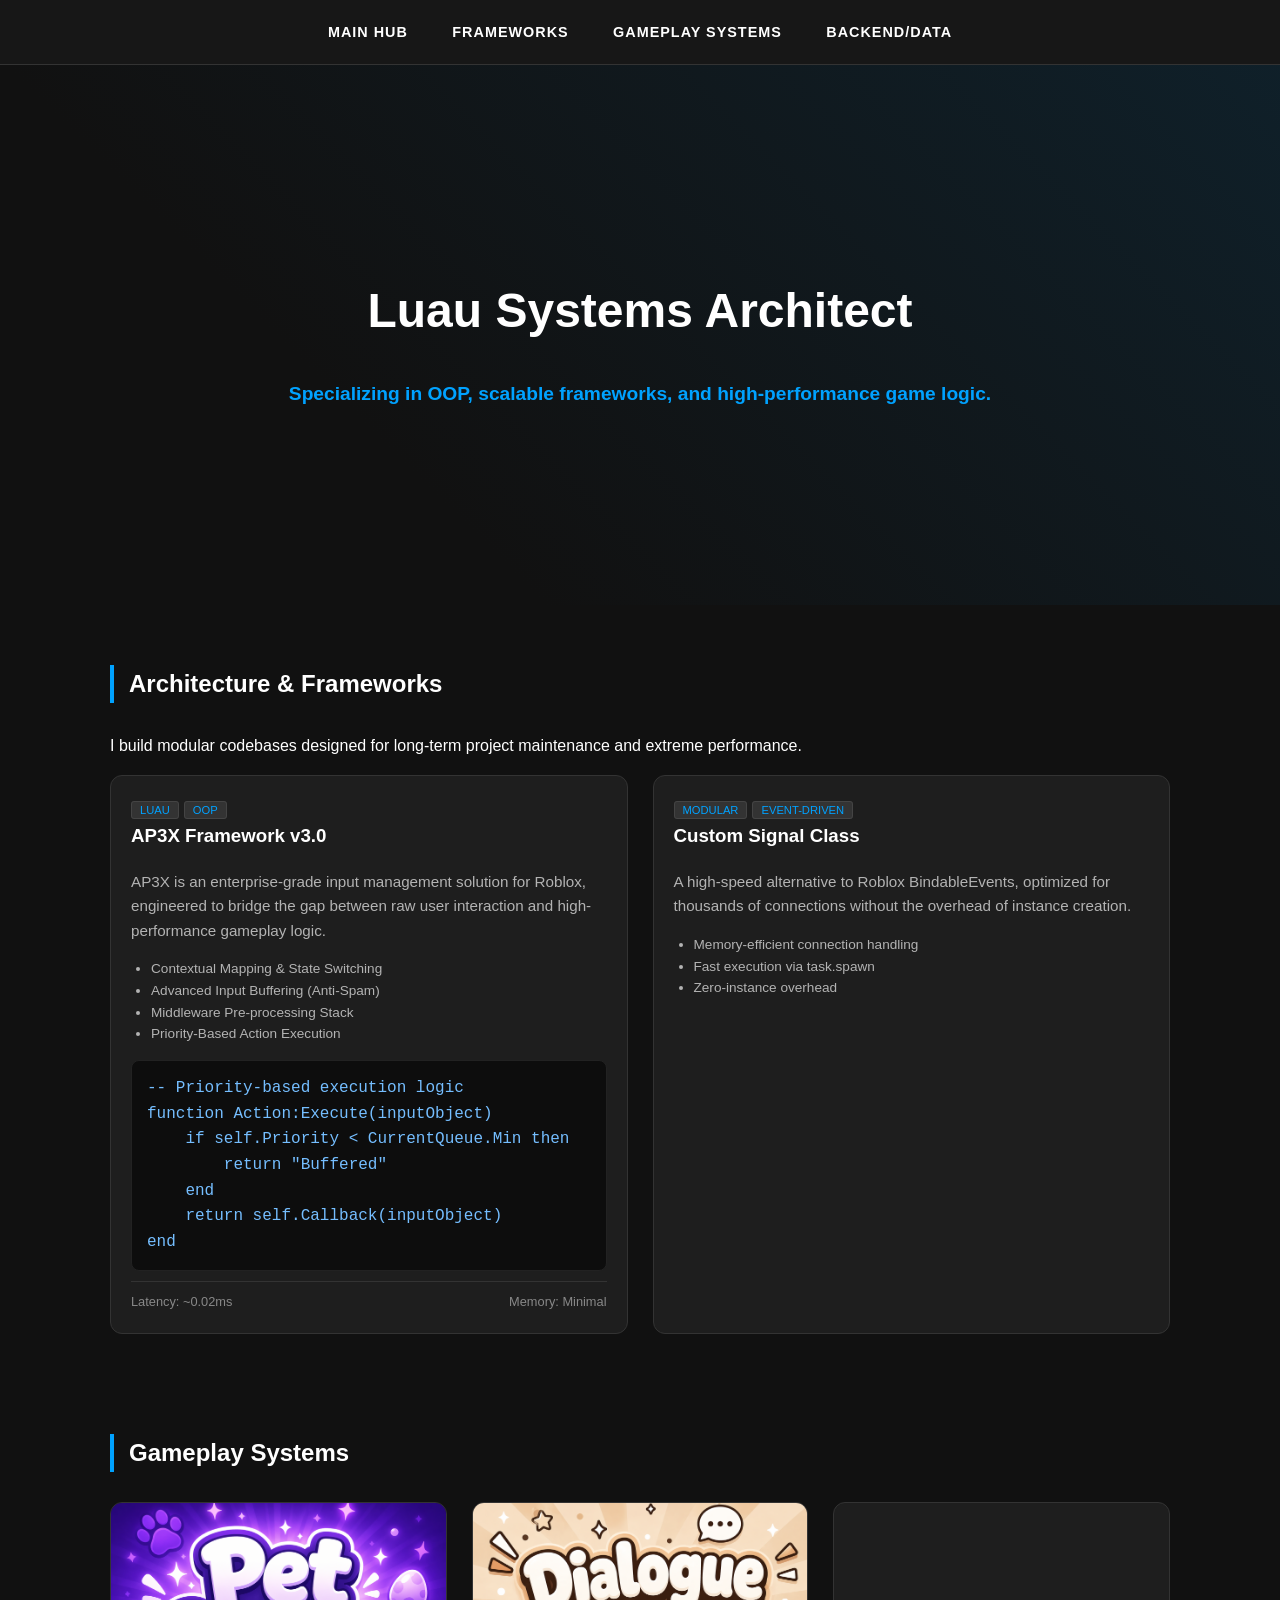
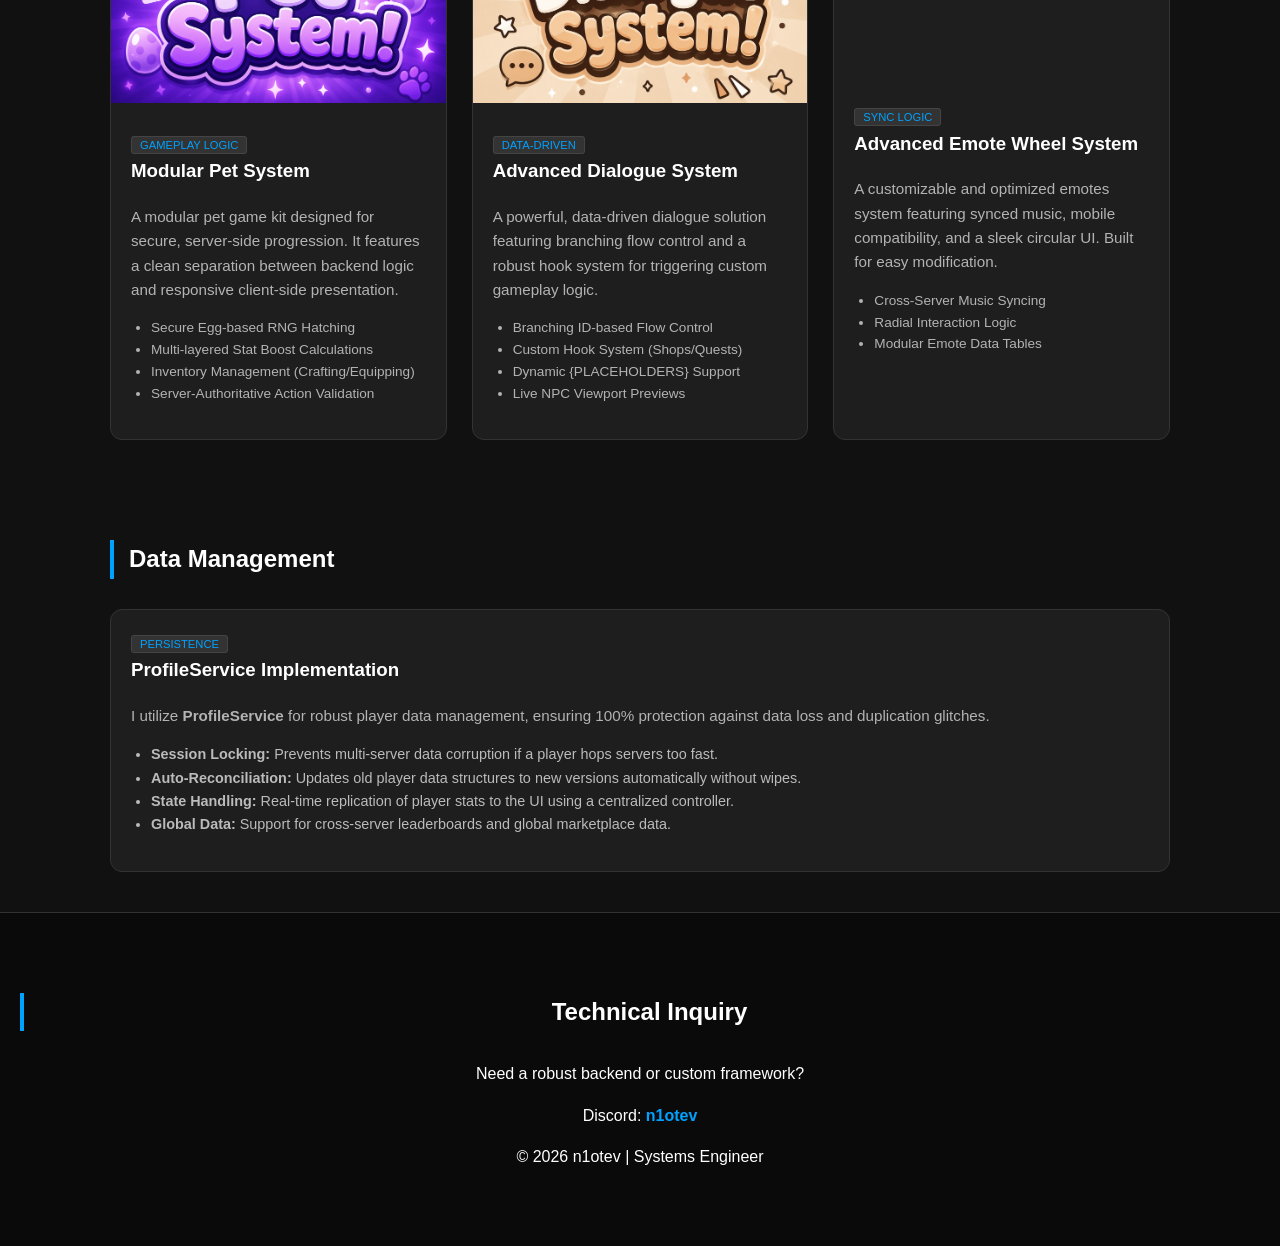
==== ScriptingPage.html @ c3e7b132 "Revise ScriptingPage.html for systems focus Updated the ScriptingPage.html to reflect a new title an" ====
<!DOCTYPE html>
<html lang="en">
<head>
    <meta charset="UTF-8">
    <meta name="viewport" content="width=device-width, initial-scale=1.0">
    <title>n1otev | Scripting & Systems Portfolio</title>
    <link rel="stylesheet" href="style.css">
    <style>
        /* Systems-focused styling */
        .code-header {
            background: #1a1a1a;
            border-left: 4px solid #00a2ff;
            padding: 15px;
            margin: 20px 0;
            font-family: 'Courier New', monospace;
            font-size: 0.9rem;
            color: #dcdcdc;
        }

        .system-tag {
            background: #333;
            color: #00a2ff;
            font-size: 0.7rem;
            padding: 2px 8px;
            border-radius: 3px;
            margin-right: 5px;
            border: 1px solid #444;
            text-transform: uppercase;
        }

        pre {
            background: #0d0d0d;
            padding: 15px;
            border-radius: 8px;
            overflow-x: auto;
            border: 1px solid #222;
            margin: 10px 0;
        }

        code {
            color: #75beff;
            font-family: 'Consolas', monospace;
        }

        .perf-metric {
            display: flex;
            justify-content: space-between;
            font-size: 0.8rem;
            color: #888;
            border-top: 1px solid #333;
            padding-top: 10px;
            margin-top: 10px;
        }

        .card-content ul {
            font-size: 0.85rem; 
            color: #b3b3b3; 
            padding-left: 20px; 
            margin: 15px 0;
        }
    </style>
</head>
<body>

    <nav>
        <a href="index.html">Main Hub</a>
        <a href="#frameworks">Frameworks</a>
        <a href="#gameplay">Gameplay Systems</a>
        <a href="#backend">Backend/Data</a>
    </nav>

    <header>
        <h1>Luau Systems Architect</h1>
        <p>Specializing in OOP, scalable frameworks, and high-performance game logic.</p>
    </header>

    <div class="container" id="frameworks">
        <h2>Architecture & Frameworks</h2>
        <p>I build modular codebases designed for long-term project maintenance and extreme performance.</p>
        
        <div class="grid">
            <div class="card">
                <div class="card-content">
                    <span class="system-tag">Luau</span><span class="system-tag">OOP</span>
                    <h3>AP3X Framework v3.0</h3>
                    <p>AP3X is an enterprise-grade input management solution for Roblox, engineered to bridge the gap between raw user interaction and high-performance gameplay logic.</p>
                    
                    <ul>
                        <li>Contextual Mapping & State Switching</li>
                        <li>Advanced Input Buffering (Anti-Spam)</li>
                        <li>Middleware Pre-processing Stack</li>
                        <li>Priority-Based Action Execution</li>
                    </ul>

                    <pre><code>-- Priority-based execution logic
function Action:Execute(inputObject)
    if self.Priority < CurrentQueue.Min then 
        return "Buffered" 
    end
    return self.Callback(inputObject)
end</code></pre>

                    <div class="perf-metric">
                        <span>Latency: ~0.02ms</span>
                        <span>Memory: Minimal</span>
                    </div>
                </div>
            </div>

            <div class="card">
                <div class="card-content">
                    <span class="system-tag">Modular</span><span class="system-tag">Event-Driven</span>
                    <h3>Custom Signal Class</h3>
                    <p>A high-speed alternative to Roblox BindableEvents, optimized for thousands of connections without the overhead of instance creation.</p>
                    <ul>
                        <li>Memory-efficient connection handling</li>
                        <li>Fast execution via task.spawn</li>
                        <li>Zero-instance overhead</li>
                    </ul>
                </div>
            </div>
        </div>
    </div>

    <div class="container" id="gameplay">
        <h2>Gameplay Systems</h2>
        <div class="grid">
            <div class="card">
                <img src="Videos/PetSystemMain.png" alt="Pet System Preview">
                <div class="card-content">
                    <span class="system-tag">Gameplay Logic</span>
                    <h3>Modular Pet System</h3>
                    <p>A modular pet game kit designed for secure, server-side progression. It features a clean separation between backend logic and responsive client-side presentation.</p>
                    
                    <ul>
                        <li>Secure Egg-based RNG Hatching</li>
                        <li>Multi-layered Stat Boost Calculations</li>
                        <li>Inventory Management (Crafting/Equipping)</li>
                        <li>Server-Authoritative Action Validation</li>
                    </ul>
                </div>
            </div>

            <div class="card">
                <img src="Videos/DialogueSystem.png" alt="System Logic">
                <div class="card-content">
                    <span class="system-tag">Data-Driven</span>
                    <h3>Advanced Dialogue System</h3>
                    <p>A powerful, data-driven dialogue solution featuring branching flow control and a robust hook system for triggering custom gameplay logic.</p>
                    
                    <ul>
                        <li>Branching ID-based Flow Control</li>
                        <li>Custom Hook System (Shops/Quests)</li>
                        <li>Dynamic {PLACEHOLDERS} Support</li>
                        <li>Live NPC Viewport Previews</li>
                    </ul>
                </div>
            </div>

            <div class="card">
                <video width="100%" height="180" style="object-fit: cover; display: block;" autoplay loop muted playsinline>
                    <source src="Videos/AEWS.mp4" type="video/mp4">
                </video>
                <div class="card-content">
                    <span class="system-tag">Sync Logic</span>
                    <h3>Advanced Emote Wheel System</h3>
                    <p>A customizable and optimized emotes system featuring synced music, mobile compatibility, and a sleek circular UI. Built for easy modification.</p>
                    <ul>
                        <li>Cross-Server Music Syncing</li>
                        <li>Radial Interaction Logic</li>
                        <li>Modular Emote Data Tables</li>
                    </ul>
                </div>
            </div>
        </div>
    </div>

    <div class="container" id="backend">
        <h2>Data Management</h2>
        <div class="card" style="width: 100%; max-width: 100%;">
            <div class="card-content">
                <span class="system-tag">Persistence</span>
                <h3>ProfileService Implementation</h3>
                <p>I utilize <strong>ProfileService</strong> for robust player data management, ensuring 100% protection against data loss and duplication glitches.</p>
                
                <ul style="color: #bbb; font-size: 0.9rem; margin-top: 15px;">
                    <li><strong>Session Locking:</strong> Prevents multi-server data corruption if a player hops servers too fast.</li>
                    <li><strong>Auto-Reconciliation:</strong> Updates old player data structures to new versions automatically without wipes.</li>
                    <li><strong>State Handling:</strong> Real-time replication of player stats to the UI using a centralized controller.</li>
                    <li><strong>Global Data:</strong> Support for cross-server leaderboards and global marketplace data.</li>
                </ul>
            </div>
        </div>
    </div>

    <footer id="contact">
        <h2>Technical Inquiry</h2>
        <div class="contact-info">
            <p>Need a robust backend or custom framework?</p>
            <p>Discord: <strong>n1otev</strong></p>
            <p>&copy; 2026 n1otev | Systems Engineer</p>
        </div>
    </footer>

</body>
</html>
---- style.css ----
/* --- Variables for easy color changes --- */
:root {
    --bg-dark: #111111;
    --bg-card: #1e1e1e;
    --accent: #00a2ff; /* Roblox Blue */
    --accent-hover: #0081cc;
    --text-main: #ffffff;
    --text-dim: #b3b3b3;
    --border: #333333;
}

/* --- Global Styles --- */
* {
    box-sizing: border-box;
}

body {
    font-family: 'Inter', -apple-system, BlinkMacSystemFont, "Segoe UI", Roboto, sans-serif;
    line-height: 1.6;
    margin: 0;
    background-color: var(--bg-dark);
    color: var(--text-main);
    scroll-behavior: smooth;
}

.container {
    max-width: 1100px;
    margin: auto;
    padding: 40px 20px;
}

/* --- Navigation --- */
nav {
    background: rgba(25, 25, 25, 0.95);
    backdrop-filter: blur(10px);
    padding: 1.2rem;
    text-align: center;
    position: sticky;
    top: 0;
    z-index: 1000;
    border-bottom: 1px solid var(--border);
}

nav a {
    color: var(--text-main);
    text-decoration: none;
    margin: 0 20px;
    font-weight: 600;
    font-size: 0.9rem;
    text-transform: uppercase;
    letter-spacing: 1px;
    transition: color 0.2s;
}

nav a:hover {
    color: var(--accent);
}

/* --- Hero Section --- */
header {
    height: 60vh;
    display: flex;
    flex-direction: column;
    justify-content: center;
    align-items: center;
    text-align: center;
    background: linear-gradient(45deg, #111 30%, rgba(0, 162, 255, 0.1)), 
                url('your-banner.jpg'); /* Add your game banner here */
    background-size: cover;
    background-position: center;
}

header h1 {
    font-size: 3rem;
    margin-bottom: 10px;
}

header p {
    color: var(--accent);
    font-size: 1.2rem;
    font-weight: bold;
}

/* --- Portfolio Grid --- */
h2 {
    border-left: 4px solid var(--accent);
    padding-left: 15px;
    margin-bottom: 30px;
}

.grid {
    display: grid;
    grid-template-columns: repeat(auto-fit, minmax(320px, 1fr));
    gap: 25px;
}

.card {
    background: var(--bg-card);
    border-radius: 12px;
    overflow: hidden;
    border: 1px solid var(--border);
    transition: all 0.3s ease;
}

.card:hover {
    transform: translateY(-8px);
    border-color: var(--accent);
    box-shadow: 0 10px 20px rgba(0,0,0,0.5);
}

.card img {
    width: 100%;
    height: 200px;
    object-fit: cover;
}

.card-content {
    padding: 20px;
}

.card-content h3 {
    margin-top: 0;
}

.card-content p {
    color: var(--text-dim);
    font-size: 0.95rem;
}

/* --- Buttons --- */
.btn {
    display: inline-block;
    background: var(--accent);
    color: white;
    padding: 10px 20px;
    border-radius: 6px;
    text-decoration: none;
    font-weight: bold;
    font-size: 0.9rem;
    transition: background 0.2s;
}

.btn:hover {
    background: var(--accent-hover);
}

/* --- Footer --- */
footer {
    text-align: center;
    padding: 60px 20px;
    background: #0a0a0a;
    border-top: 1px solid var(--border);
}

.contact-info strong {
    color: var(--accent);
}
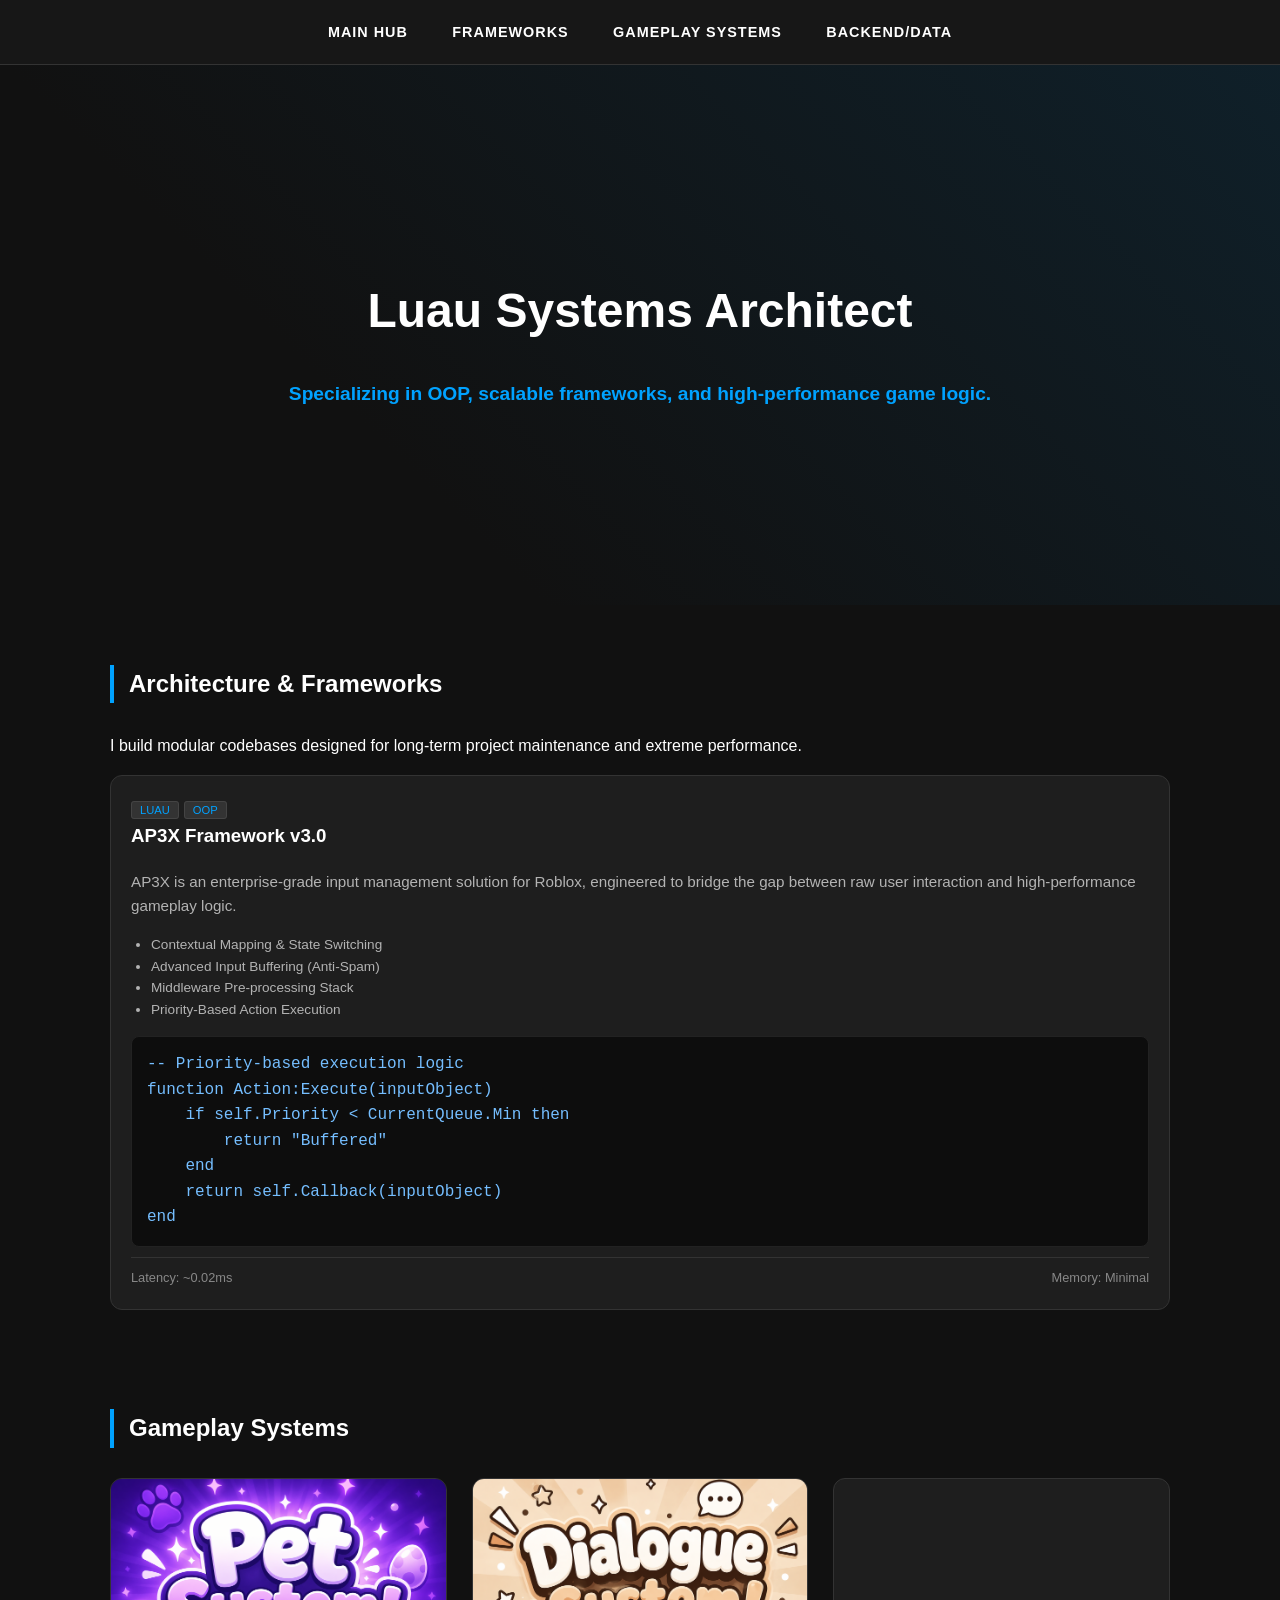
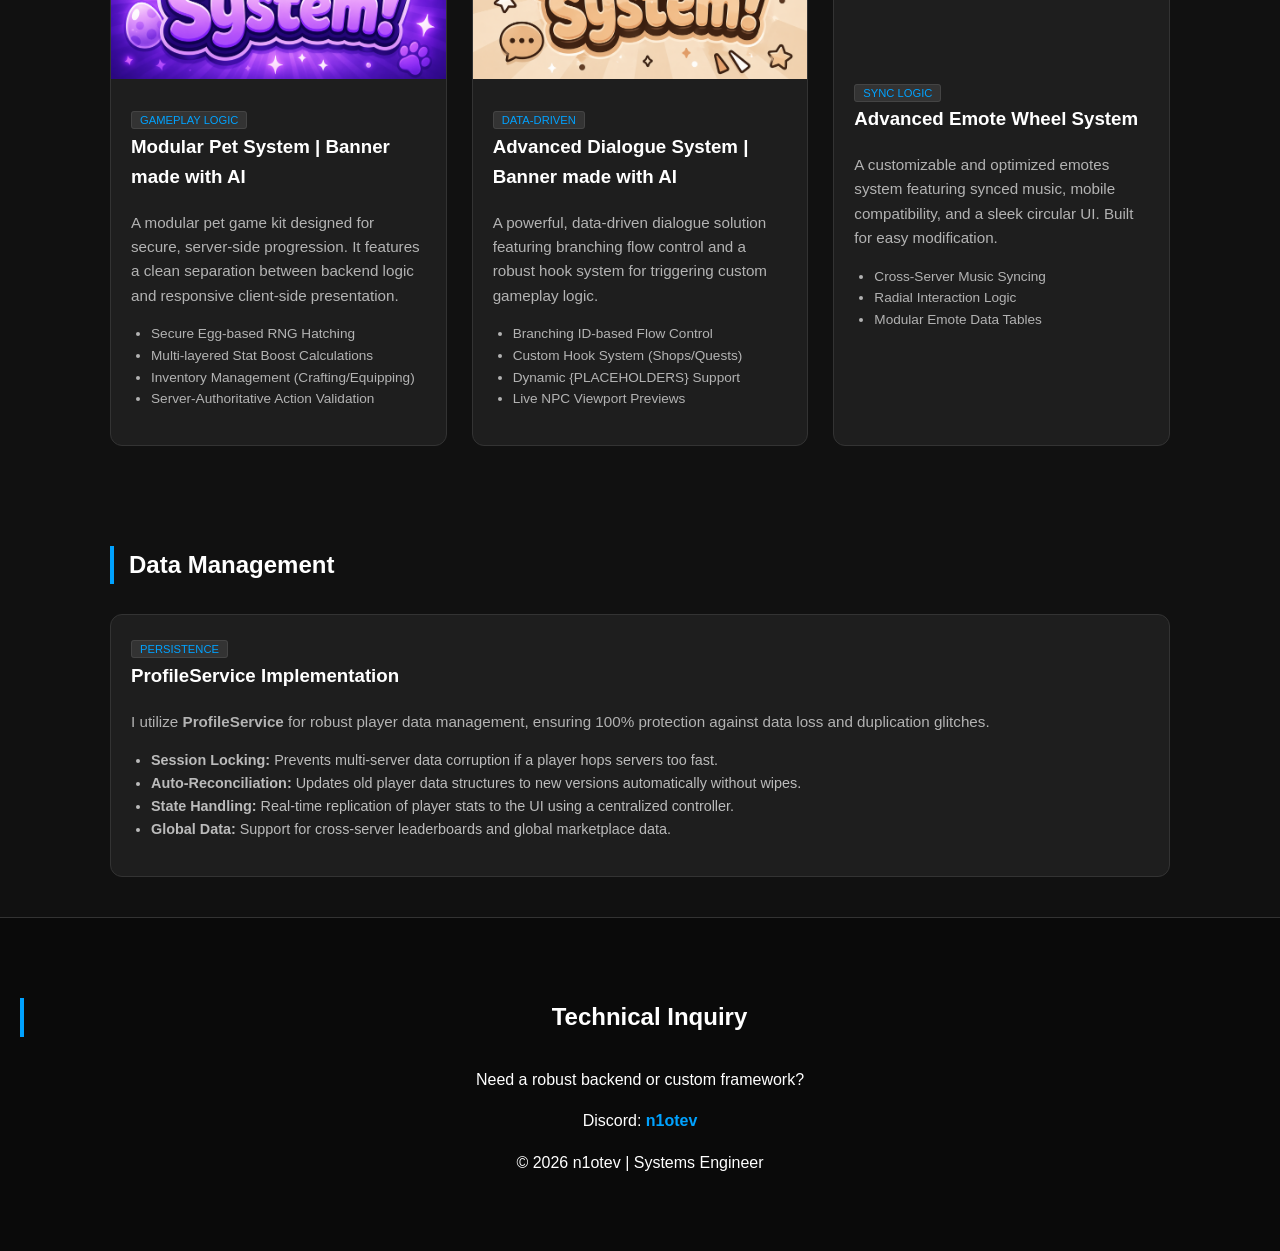
==== commit 38616f43: "Refactor ScriptingPage.html structure and content" ====
--- a/ScriptingPage.html
+++ b/ScriptingPage.html
@@ -106,19 +106,6 @@
                     </div>
                 </div>
             </div>
-
-            <div class="card">
-                <div class="card-content">
-                    <span class="system-tag">Modular</span><span class="system-tag">Event-Driven</span>
-                    <h3>Custom Signal Class</h3>
-                    <p>A high-speed alternative to Roblox BindableEvents, optimized for thousands of connections without the overhead of instance creation.</p>
-                    <ul>
-                        <li>Memory-efficient connection handling</li>
-                        <li>Fast execution via task.spawn</li>
-                        <li>Zero-instance overhead</li>
-                    </ul>
-                </div>
-            </div>
         </div>
     </div>
 
@@ -129,7 +116,7 @@
                 <img src="Videos/PetSystemMain.png" alt="Pet System Preview">
                 <div class="card-content">
                     <span class="system-tag">Gameplay Logic</span>
-                    <h3>Modular Pet System</h3>
+                    <h3>Modular Pet System | Banner made with AI</h3>
                     <p>A modular pet game kit designed for secure, server-side progression. It features a clean separation between backend logic and responsive client-side presentation.</p>
                     
                     <ul>
@@ -145,7 +132,7 @@
                 <img src="Videos/DialogueSystem.png" alt="System Logic">
                 <div class="card-content">
                     <span class="system-tag">Data-Driven</span>
-                    <h3>Advanced Dialogue System</h3>
+                    <h3>Advanced Dialogue System | Banner made with AI</h3>
                     <p>A powerful, data-driven dialogue solution featuring branching flow control and a robust hook system for triggering custom gameplay logic.</p>
                     
                     <ul>
